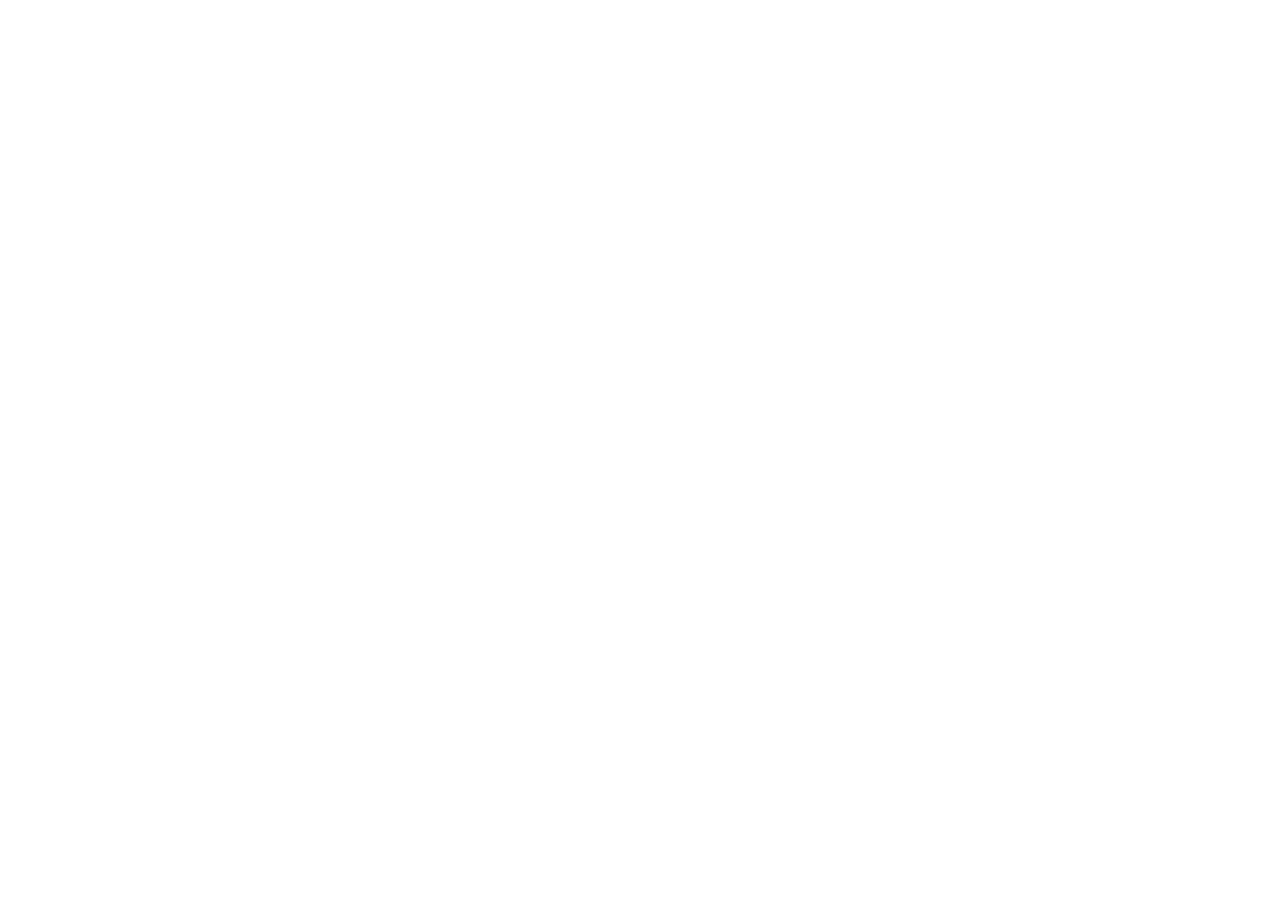
==== index.html @ e6db021a "First Test. A simple AR enviroment." ====
<!DOCTYPE html>
<html lang="es">
<head>
    <meta charset="UTF-8">
    <meta name="viewport" content="width=device-width, initial-scale=1.0">
    <script src="https://aframe.io/releases/1.7.1/aframe.min.js"></script>
    <title>VR test!</title>
</head>
<body>
    <a-scene>
      <a-box position="-1 0.5 -3" rotation="0 45 0" color="#4CC3D9"></a-box>
      <a-sphere position="0 1.25 -5" radius="1.25" color="#EF2D5E"></a-sphere>
      <a-cylinder position="1 0.75 -3" radius="0.5" height="1.5" color="#FFC65D"></a-cylinder>
      <a-plane position="0 0 -4" rotation="-90 0 0" width="4" height="4" color="#7BC8A4"></a-plane>
      <a-sky color="#ECECEC"></a-sky>
    </a-scene>
</body>
</html>
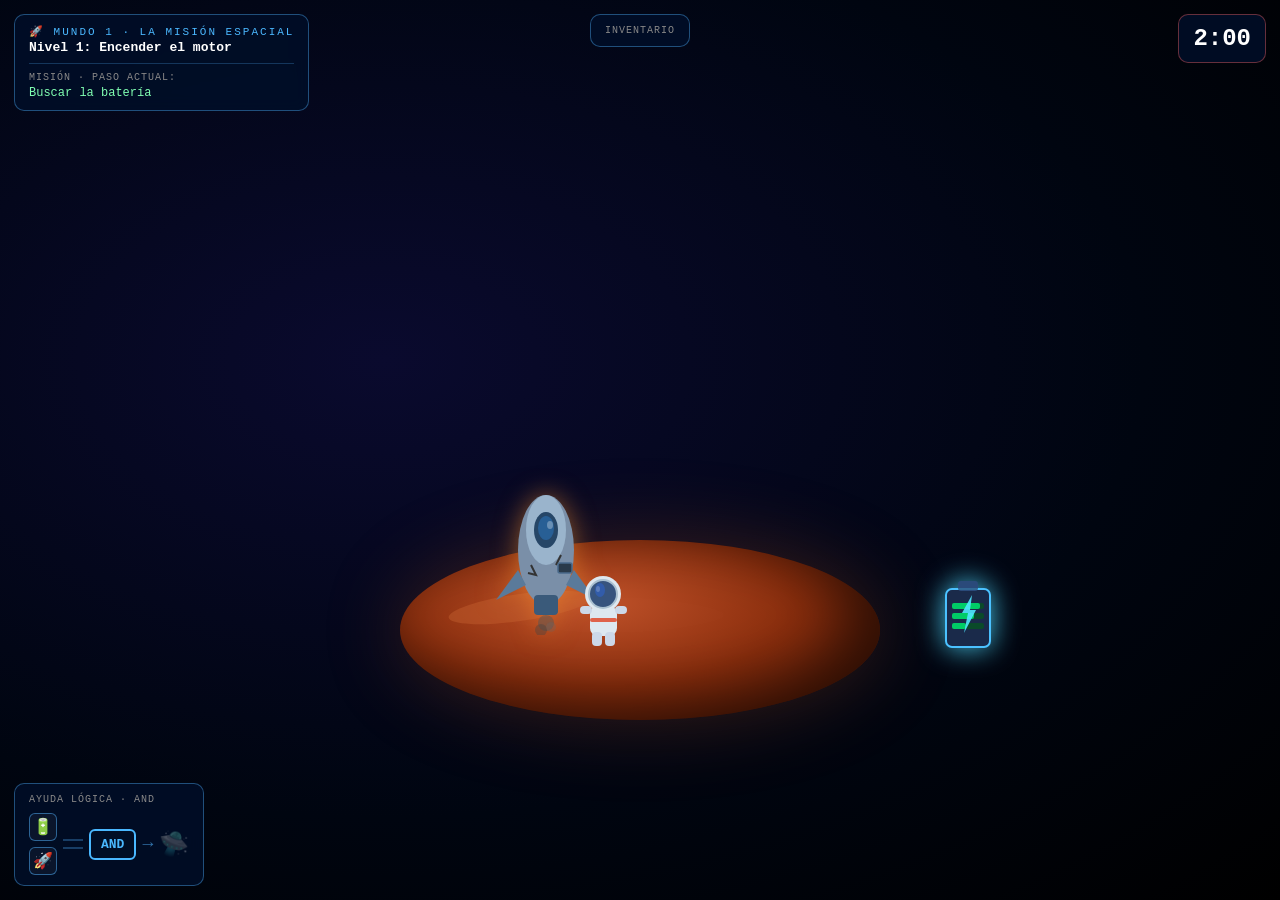
==== commit 2628c251: "Second Test. First world with no assets." ====
--- a/index.html
+++ b/index.html
@@ -1,18 +1,54 @@
 <!DOCTYPE html>
 <html lang="es">
 <head>
-    <meta charset="UTF-8">
-    <meta name="viewport" content="width=device-width, initial-scale=1.0">
-    <script src="https://aframe.io/releases/1.7.1/aframe.min.js"></script>
-    <title>VR test!</title>
+  <meta charset="UTF-8" />
+  <meta name="viewport" content="width=device-width, initial-scale=1.0, user-scalable=no" />
+  <title>La Misión Espacial</title>
+
+  <!-- A-Frame -->
+  <script src="https://aframe.io/releases/1.5.0/aframe.min.js"></script>
+
+  <!-- Game systems (load first — no DOM dependency) -->
+  <script src="src/systems/game-state.js"></script>
+  <script src="src/systems/timer.js"></script>
+
+  <!-- A-Frame components -->
+  <script src="src/components/battery-pickup.js"></script>
+  <script src="src/components/and-gate-logic.js"></script>
+
+  <!-- UI controllers -->
+  <script src="src/ui/hud.js"></script>
+  <script src="src/ui/inventory.js"></script>
+  <script src="src/ui/logic-helper.js"></script>
+
+  <link rel="stylesheet" href="src/ui/hud.css" />
 </head>
 <body>
-    <a-scene>
-      <a-box position="-1 0.5 -3" rotation="0 45 0" color="#4CC3D9"></a-box>
-      <a-sphere position="0 1.25 -5" radius="1.25" color="#EF2D5E"></a-sphere>
-      <a-cylinder position="1 0.75 -3" radius="0.5" height="1.5" color="#FFC65D"></a-cylinder>
-      <a-plane position="0 0 -4" rotation="-90 0 0" width="4" height="4" color="#7BC8A4"></a-plane>
-      <a-sky color="#ECECEC"></a-sky>
-    </a-scene>
+  <!--
+    Router: loads the correct level scene into #level-mount.
+    In a real build (Vite) you'd use dynamic import() or
+    fetch() + innerHTML.  For now a simple hash-router works.
+  -->
+  <div id="level-mount"></div>
+
+  <script>
+    // Minimal hash router — swap out for a proper router in production
+    const routes = {
+      '#level1': 'src/levels/level1-and.html',
+      '#level2': 'src/levels/level2-or.html',
+      '#level3': 'src/levels/level3-not.html',
+      '#level4': 'src/levels/level4-combined.html',
+    };
+
+    async function navigate(hash) {
+      const path = routes[hash] || routes['#level1'];
+      const res  = await fetch(path);
+      const html = await res.text();
+      document.getElementById('level-mount').innerHTML = html;
+    }
+
+    window.addEventListener('hashchange', () => navigate(location.hash));
+    navigate(location.hash || '#level1');
+  </script>
 </body>
 </html>
--- a/src/ui/hud.css
+++ b/src/ui/hud.css
@@ -0,0 +1,416 @@
+/* src/ui/hud.css
+   ─────────────────────────────────────────────────────────────
+   All HUD / overlay styles.
+   The HUD lives in plain HTML *on top of* the A-Frame canvas,
+   so it never affects 3D rendering performance.
+   ──────────────────────────────────────────────────────────── */
+
+/* ── Reset & base ─────────────────────────────────────────── */
+*, *::before, *::after { box-sizing: border-box; margin: 0; padding: 0; }
+
+body {
+  font-family: 'Courier New', monospace;
+  background: #000;
+  overflow: hidden;
+  width: 100vw;
+  height: 100dvh;
+}
+
+/* ── HUD root ─────────────────────────────────────────────── */
+#hud {
+  position: fixed;
+  inset: 0;
+  pointer-events: none;   /* let touches pass through to AR canvas */
+  z-index: 100;
+}
+
+/* Interactive children re-enable pointer events individually */
+#hud [data-interactive] { pointer-events: all; }
+
+/* ── Shared panel style ───────────────────────────────────── */
+.hud-panel {
+  background: rgba(0, 15, 40, 0.85);
+  border: 1px solid rgba(80, 180, 255, 0.4);
+  border-radius: 10px;
+  backdrop-filter: blur(8px);
+  padding: 10px 14px;
+}
+
+/* ── Top-left: mission info ───────────────────────────────── */
+#top-bar {
+  position: absolute;
+  top: 14px;
+  left: 14px;
+  min-width: 220px;
+}
+
+#top-bar .world-label {
+  font-size: 11px;
+  color: #4ab8ff;
+  letter-spacing: 2px;
+  text-transform: uppercase;
+}
+
+#top-bar .level-label {
+  font-size: 13px;
+  color: #fff;
+  font-weight: bold;
+  margin-top: 2px;
+}
+
+#top-bar .mission-box {
+  margin-top: 8px;
+  border-top: 1px solid rgba(80, 180, 255, 0.25);
+  padding-top: 8px;
+}
+
+#top-bar .mission-title {
+  font-size: 10px;
+  color: #888;
+  text-transform: uppercase;
+  letter-spacing: 1px;
+}
+
+#top-bar .mission-step {
+  font-size: 12px;
+  color: #7fffb2;
+  margin-top: 3px;
+}
+
+/* ── Top-right: timer ─────────────────────────────────────── */
+#timer {
+  position: absolute;
+  top: 14px;
+  right: 14px;
+  font-size: 24px;
+  color: #fff;
+  font-weight: bold;
+  text-align: center;
+  min-width: 80px;
+  border-color: rgba(255, 100, 100, 0.4);
+}
+
+#timer.urgent {
+  color: #ff4444;
+  animation: pulse-red 0.5s infinite alternate;
+}
+
+@keyframes pulse-red {
+  from { border-color: rgba(255, 60, 60, 0.4); }
+  to   { border-color: rgba(255, 60, 60, 1);
+         box-shadow: 0 0 16px rgba(255, 60, 60, 0.5); }
+}
+
+/* ── Top-center: inventory ────────────────────────────────── */
+#inventory {
+  position: absolute;
+  top: 14px;
+  left: 50%;
+  transform: translateX(-50%);
+  display: flex;
+  align-items: center;
+  gap: 8px;
+}
+
+#inventory .inv-label {
+  font-size: 10px;
+  color: #888;
+  text-transform: uppercase;
+  letter-spacing: 1px;
+}
+
+.inv-slot {
+  width: 36px;
+  height: 36px;
+  border: 1px dashed rgba(80, 180, 255, 0.4);
+  border-radius: 6px;
+  display: flex;
+  align-items: center;
+  justify-content: center;
+  font-size: 20px;
+  background: rgba(255, 255, 255, 0.04);
+  transition: all 0.3s;
+}
+
+.inv-slot.filled {
+  border-color: #4ab8ff;
+  background: rgba(74, 184, 255, 0.15);
+  box-shadow: 0 0 10px rgba(74, 184, 255, 0.3);
+}
+
+/* ── Bottom-left: logic hint ──────────────────────────────── */
+#logic-hint {
+  position: absolute;
+  bottom: 14px;
+  left: 14px;
+}
+
+#logic-hint .hint-label {
+  font-size: 10px;
+  color: #888;
+  text-transform: uppercase;
+  letter-spacing: 1px;
+  margin-bottom: 8px;
+}
+
+.gate-diagram {
+  display: flex;
+  align-items: center;
+  gap: 6px;
+}
+
+.gate-input { display: flex; flex-direction: column; gap: 6px; }
+
+.gate-chip {
+  width: 28px;
+  height: 28px;
+  border-radius: 6px;
+  border: 1.5px solid rgba(80, 180, 255, 0.5);
+  display: flex;
+  align-items: center;
+  justify-content: center;
+  font-size: 16px;
+  transition: all 0.3s;
+  background: rgba(255, 255, 255, 0.04);
+}
+
+.gate-chip.active {
+  border-color: #7fffb2;
+  background: rgba(127, 255, 178, 0.15);
+  box-shadow: 0 0 8px rgba(127, 255, 178, 0.4);
+}
+
+.connector {
+  width: 20px;
+  height: 2px;
+  background: rgba(80, 180, 255, 0.3);
+  transition: background 0.3s;
+}
+
+.connector.lit {
+  background: #7fffb2;
+  box-shadow: 0 0 6px #7fffb2;
+}
+
+.gate-and {
+  background: rgba(0, 15, 40, 0.6);
+  border: 2px solid #4ab8ff;
+  border-radius: 6px;
+  padding: 6px 10px;
+  color: #4ab8ff;
+  font-size: 13px;
+  font-weight: bold;
+}
+
+.gate-arrow { color: rgba(80, 180, 255, 0.6); font-size: 18px; }
+
+.gate-output { font-size: 24px; opacity: 0.3; transition: all 0.3s; }
+.gate-output.active { opacity: 1; filter: drop-shadow(0 0 8px #7fffb2); }
+
+/* ── Control panel (bottom center) ───────────────────────── */
+#control-panel {
+  position: fixed;
+  bottom: 0;
+  left: 0;
+  right: 0;
+  height: 180px;
+  background: linear-gradient(180deg,
+    rgba(0, 5, 20, 0) 0%,
+    rgba(0, 10, 35, 0.97) 25%);
+  display: flex;
+  align-items: flex-end;
+  justify-content: center;
+  padding-bottom: 20px;
+  gap: 20px;
+  z-index: 200;
+  pointer-events: none;
+}
+
+#control-panel.hidden { display: none; }
+
+.ctrl-btn {
+  pointer-events: all;
+  width: 110px;
+  height: 110px;
+  border-radius: 16px;
+  border: 2px solid rgba(80, 180, 255, 0.4);
+  background: rgba(0, 15, 40, 0.9);
+  backdrop-filter: blur(10px);
+  cursor: pointer;
+  display: flex;
+  flex-direction: column;
+  align-items: center;
+  justify-content: center;
+  gap: 8px;
+  transition: all 0.2s;
+  position: relative;
+  overflow: hidden;
+}
+
+.ctrl-btn::before {
+  content: '';
+  position: absolute;
+  inset: 0;
+  border-radius: 16px;
+  background: radial-gradient(circle at 50% 0%,
+    rgba(80, 180, 255, 0.15), transparent 70%);
+}
+
+.ctrl-btn:hover { transform: translateY(-4px); border-color: rgba(80,180,255,0.8); }
+
+.ctrl-btn.active {
+  border-color: #7fffb2;
+  background: rgba(0, 40, 20, 0.9);
+  box-shadow: 0 0 20px rgba(127,255,178,0.4),
+              inset 0 0 20px rgba(127,255,178,0.1);
+}
+
+.ctrl-btn.blink { animation: btn-blink 1s infinite; }
+
+@keyframes btn-blink {
+  0%,100% { box-shadow: 0 0 6px rgba(80,180,255,0.3); }
+  50%     { box-shadow: 0 0 22px rgba(80,180,255,0.9);
+            border-color: #4ab8ff; }
+}
+
+.ctrl-icon  { font-size: 36px; }
+.ctrl-label {
+  font-size: 9px;
+  color: rgba(255,255,255,0.6);
+  text-transform: uppercase;
+  letter-spacing: 1.5px;
+  text-align: center;
+}
+
+/* ── Toast notification ───────────────────────────────────── */
+#toast {
+  position: fixed;
+  top: 90px;
+  left: 50%;
+  transform: translateX(-50%) translateY(-10px);
+  background: rgba(127, 255, 178, 0.15);
+  border: 1px solid #7fffb2;
+  border-radius: 8px;
+  padding: 10px 20px;
+  color: #7fffb2;
+  font-size: 13px;
+  z-index: 400;
+  opacity: 0;
+  transition: all 0.3s;
+  pointer-events: none;
+  white-space: nowrap;
+}
+
+#toast.show {
+  opacity: 1;
+  transform: translateX(-50%) translateY(0);
+}
+
+/* ── Step message (center overlay) ───────────────────────── */
+#step-msg {
+  position: fixed;
+  top: 50%;
+  left: 50%;
+  transform: translate(-50%, -50%);
+  background: rgba(0, 10, 30, 0.95);
+  border: 1px solid rgba(80, 180, 255, 0.5);
+  border-radius: 14px;
+  padding: 20px 30px;
+  text-align: center;
+  z-index: 300;
+  pointer-events: none;
+  opacity: 0;
+  transition: opacity 0.4s;
+  backdrop-filter: blur(12px);
+  max-width: 300px;
+}
+
+#step-msg.show { opacity: 1; }
+#step-msg .msg-icon { font-size: 40px; margin-bottom: 10px; }
+#step-msg .msg-text { font-size: 14px; color: #cce8ff; line-height: 1.5; }
+#step-msg .msg-sub  { font-size: 11px; color: #7fffb2; margin-top: 6px; }
+
+/* ── Win screen ───────────────────────────────────────────── */
+#win-screen {
+  display: none;
+  position: fixed;
+  inset: 0;
+  background: rgba(0, 5, 20, 0.95);
+  z-index: 500;
+  align-items: center;
+  justify-content: center;
+  flex-direction: column;
+  gap: 20px;
+  text-align: center;
+}
+
+#win-screen.show { display: flex; }
+
+.win-title {
+  font-size: 36px;
+  font-weight: bold;
+  color: #7fffb2;
+  letter-spacing: 3px;
+  animation: glow-green 2s infinite alternate;
+}
+
+@keyframes glow-green {
+  from { text-shadow: 0 0 10px rgba(127,255,178,0.5); }
+  to   { text-shadow: 0 0 30px rgba(127,255,178,1),
+                      0 0 60px rgba(127,255,178,0.5); }
+}
+
+.win-sub { font-size: 14px; color: #aaa; }
+
+.win-logic {
+  background: rgba(0, 15, 40, 0.8);
+  border: 1px solid rgba(80, 180, 255, 0.4);
+  border-radius: 12px;
+  padding: 16px 24px;
+  font-size: 13px;
+  color: #cce8ff;
+  max-width: 320px;
+  line-height: 1.8;
+}
+
+.win-logic strong { color: #4ab8ff; }
+
+.next-btn {
+  pointer-events: all;
+  padding: 14px 32px;
+  background: linear-gradient(135deg, #4ab8ff, #1a6aff);
+  border: none;
+  border-radius: 10px;
+  color: #fff;
+  font-size: 15px;
+  font-weight: bold;
+  cursor: pointer;
+  letter-spacing: 1px;
+  transition: transform 0.2s, box-shadow 0.2s;
+}
+
+.next-btn:hover {
+  transform: scale(1.05);
+  box-shadow: 0 0 20px rgba(74,184,255,0.6);
+}
+
+/* ── AR viewport (dev / fallback background) ──────────────── */
+#ar-viewport {
+  position: fixed;
+  inset: 0;
+  background: radial-gradient(ellipse at 30% 40%,
+    #0a0a2e 0%, #000510 60%, #000 100%);
+  overflow: hidden;
+}
+
+.star {
+  position: absolute;
+  border-radius: 50%;
+  background: #fff;
+  animation: twinkle var(--d, 3s) infinite alternate;
+}
+
+@keyframes twinkle {
+  from { opacity: 0.2; transform: scale(1); }
+  to   { opacity: 1;   transform: scale(1.4); }
+}
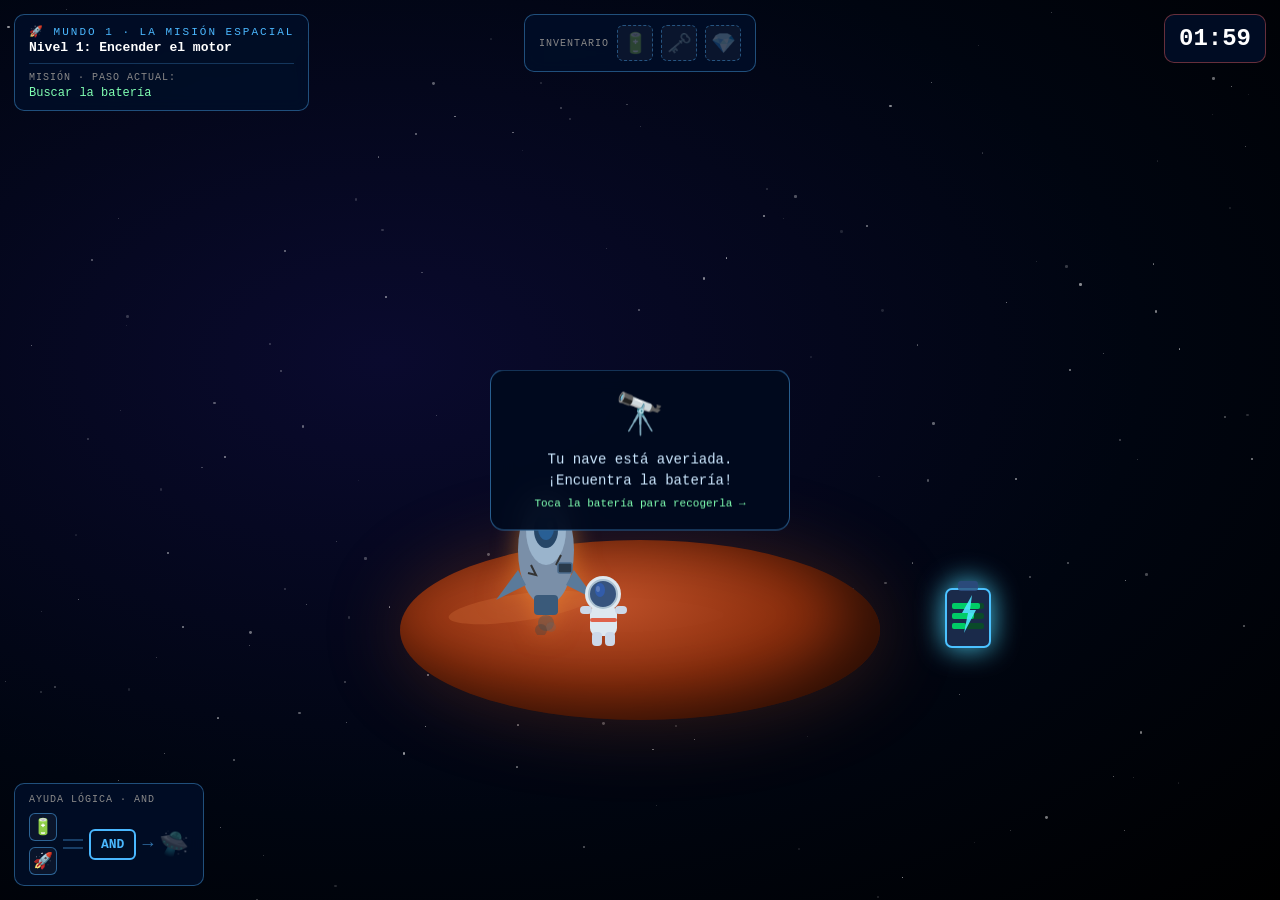
==== commit 1dca55d5: "@Hotfix: Elements didnt react at click." ====
--- a/index.html
+++ b/index.html
@@ -3,6 +3,7 @@
 <head>
   <meta charset="UTF-8" />
   <meta name="viewport" content="width=device-width, initial-scale=1.0, user-scalable=no" />
+  <link rel="icon" type="image/x-icon" href="assets/images/favicon.png">
   <title>La Misión Espacial</title>
 
   <!-- A-Frame -->
@@ -31,22 +32,59 @@
   -->
   <div id="level-mount"></div>
 
-  <script>
-    // Minimal hash router — swap out for a proper router in production
+   <script>
     const routes = {
       '#level1': 'src/levels/level1-and.html',
       '#level2': 'src/levels/level2-or.html',
       '#level3': 'src/levels/level3-not.html',
       '#level4': 'src/levels/level4-combined.html',
     };
-
+ 
+    /**
+     * innerHTML silently drops <script> tags — the browser won't execute them.
+     * This helper re-creates each script as a real DOM element so they run.
+     */
+    function injectHTML(container, html) {
+      // 1. Wipe previous level (stops old timers via their own cleanup if any)
+      container.innerHTML = '';
+ 
+      // 2. Parse the incoming HTML string
+      const doc = new DOMParser().parseFromString(html, 'text/html');
+ 
+      // 3. Clone every node from <body> into the container
+      //    For <script> nodes we must create a fresh element — cloneNode won't execute them
+      Array.from(doc.body.childNodes).forEach(node => {
+        if (node.nodeName === 'SCRIPT') {
+          const s = document.createElement('script');
+          // Copy attributes (type, src, defer, etc.)
+          Array.from(node.attributes).forEach(a => s.setAttribute(a.name, a.value));
+          s.textContent = node.textContent;
+          container.appendChild(s);         // ← this triggers execution
+        } else {
+          container.appendChild(document.importNode(node, true));
+        }
+      });
+ 
+      // 4. Also pull any <style> blocks from <head> (level-local CSS)
+      Array.from(doc.head.querySelectorAll('style')).forEach(node => {
+        const s = document.createElement('style');
+        s.textContent = node.textContent;
+        container.appendChild(s);
+      });
+    }
+ 
     async function navigate(hash) {
       const path = routes[hash] || routes['#level1'];
-      const res  = await fetch(path);
-      const html = await res.text();
-      document.getElementById('level-mount').innerHTML = html;
+      try {
+        const res  = await fetch(path);
+        if (!res.ok) throw new Error(`HTTP ${res.status} loading ${path}`);
+        const html = await res.text();
+        injectHTML(document.getElementById('level-mount'), html);
+      } catch (err) {
+        console.error('[Router]', err);
+      }
     }
-
+ 
     window.addEventListener('hashchange', () => navigate(location.hash));
     navigate(location.hash || '#level1');
   </script>
